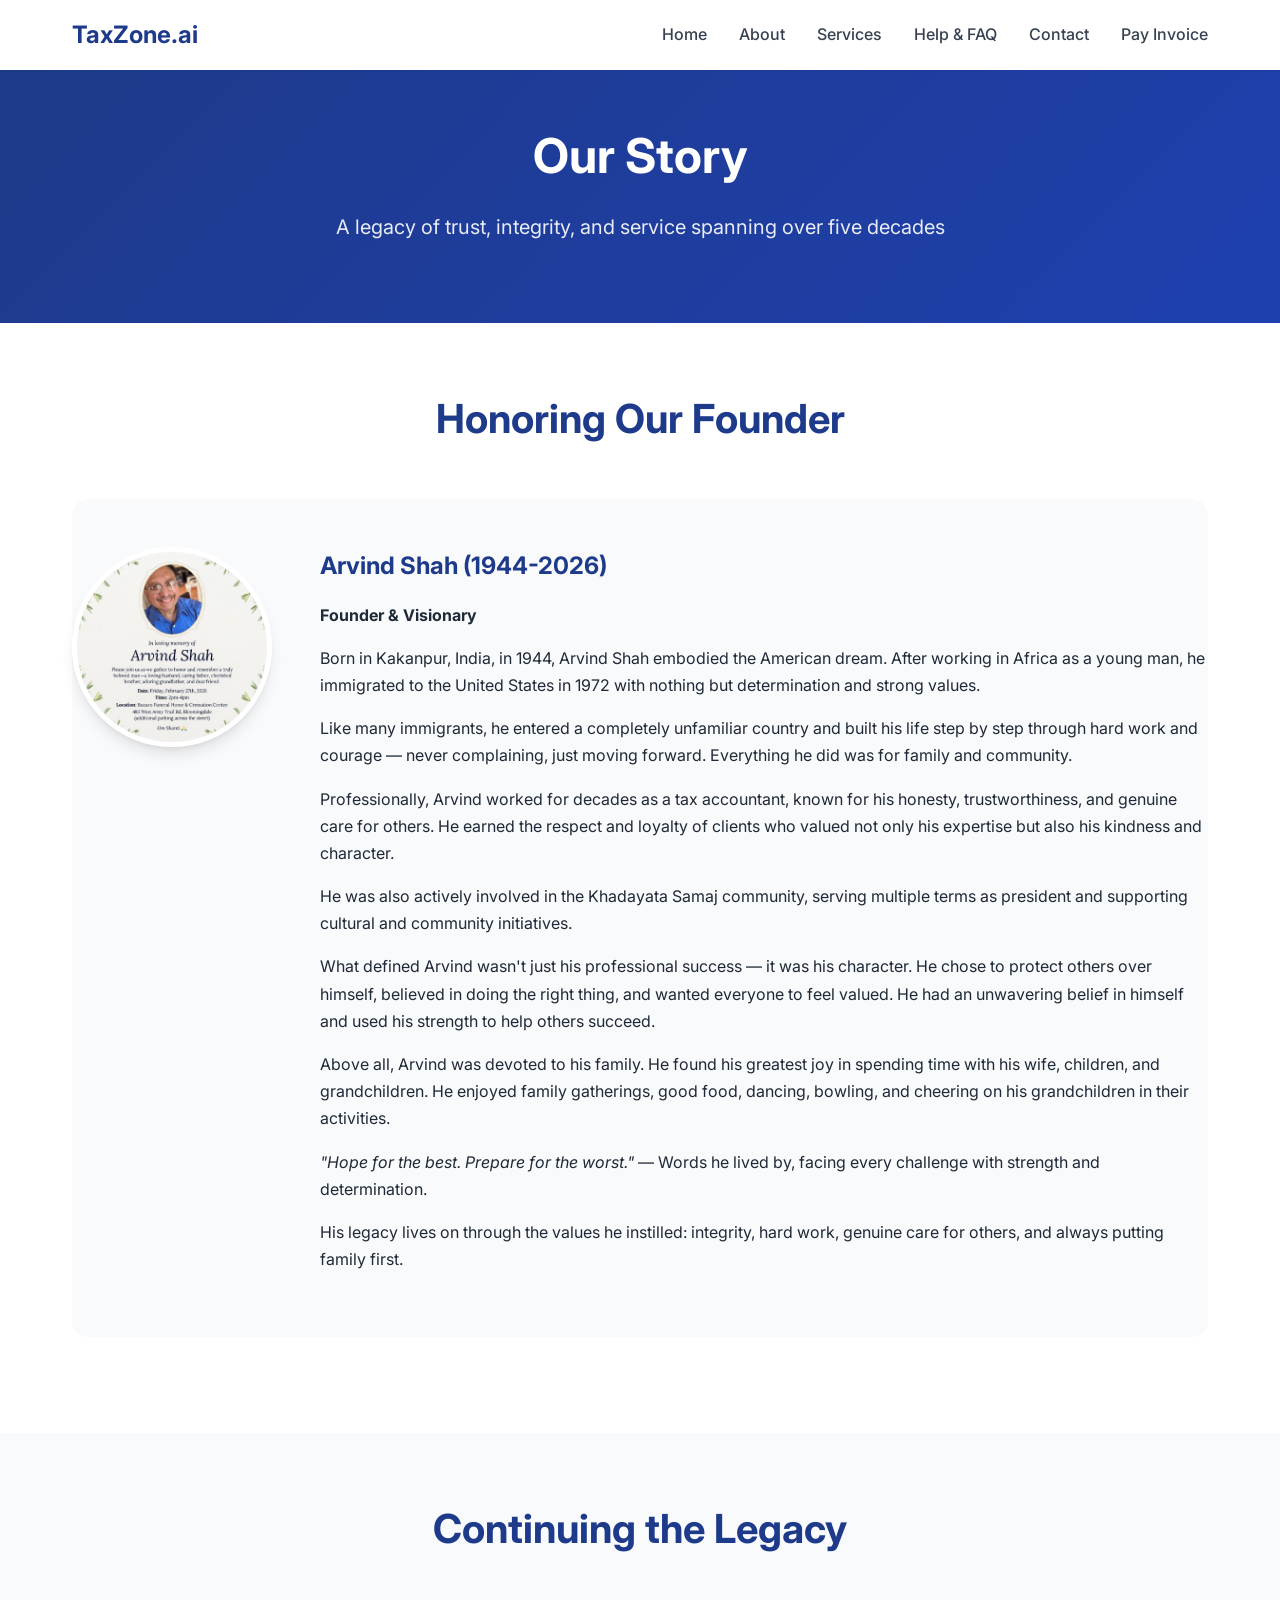
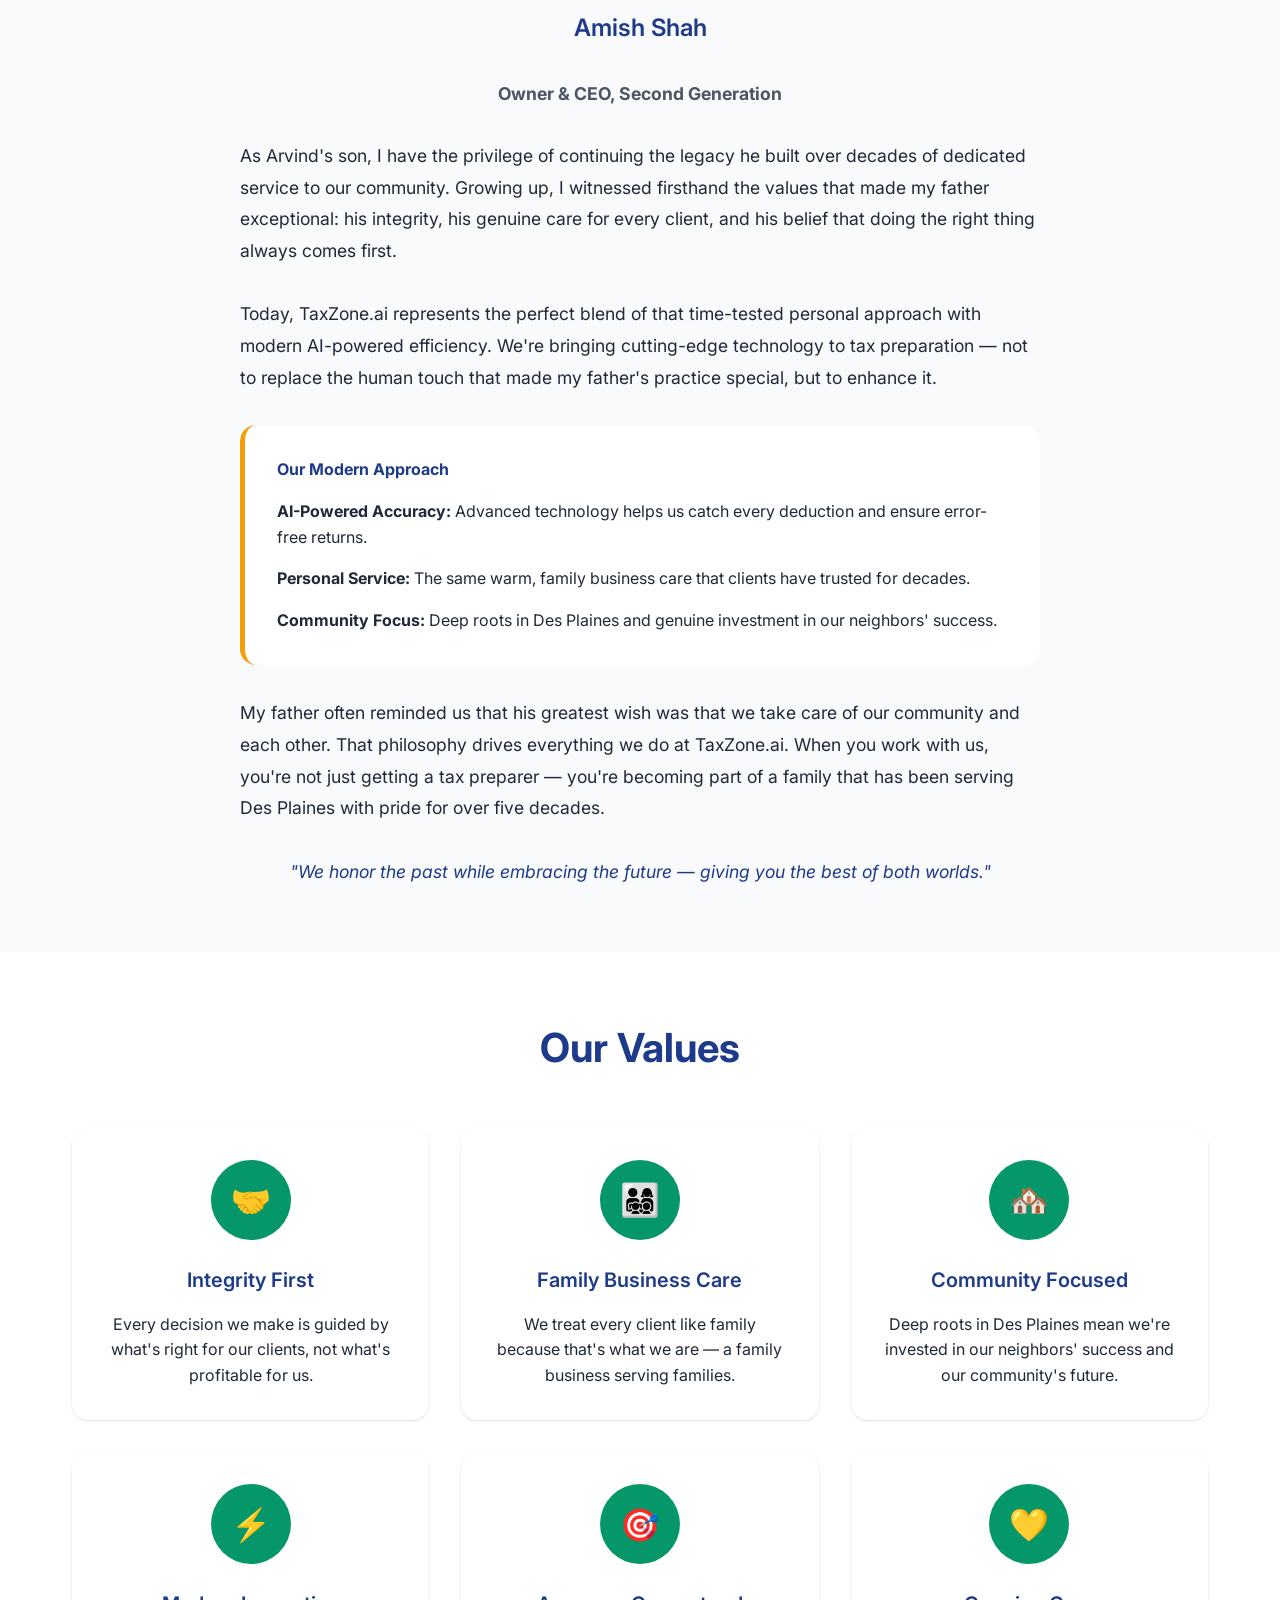
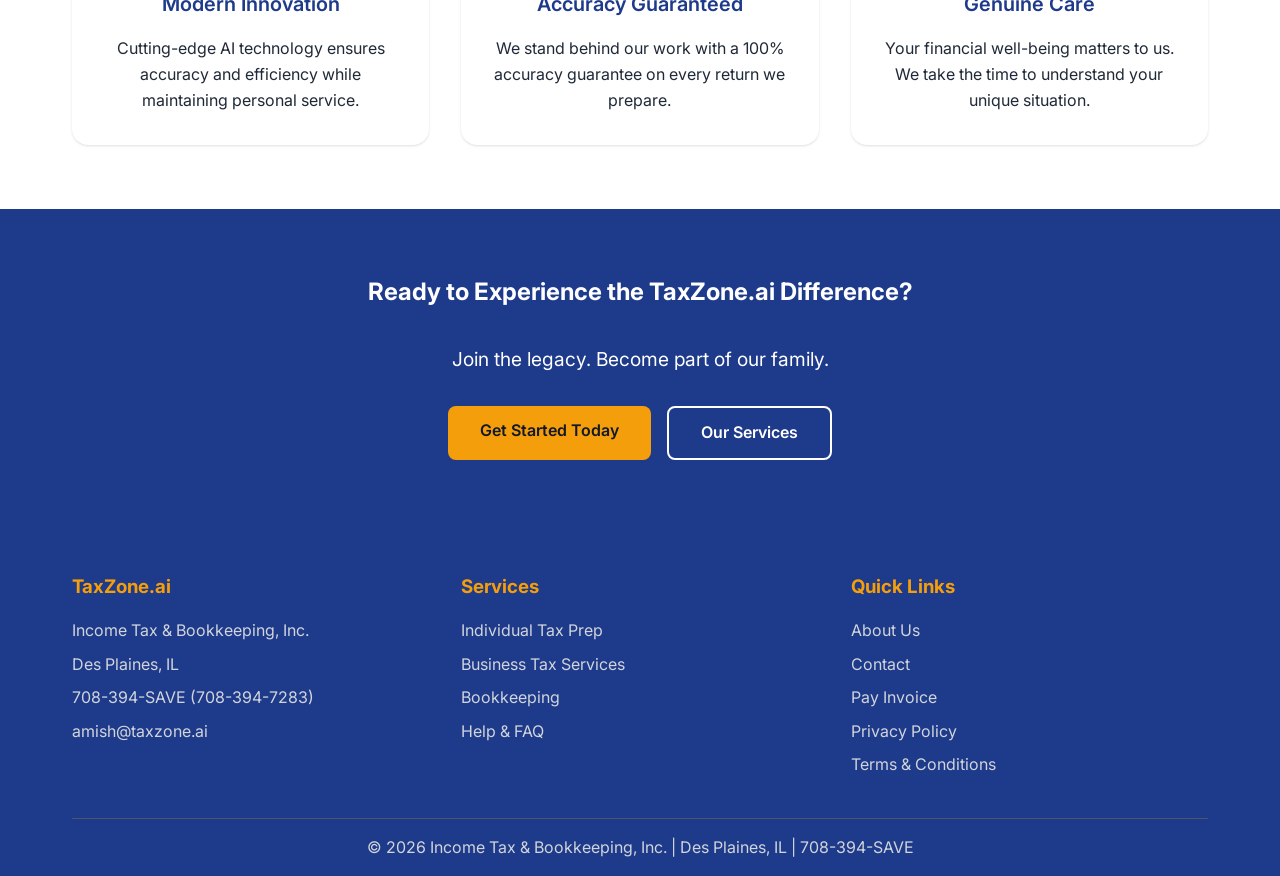
==== about.html @ b4dc51b7 "Initial taxzone.ai website" ====
<!DOCTYPE html>
<html lang="en">
<head>
    <meta charset="UTF-8">
    <meta name="viewport" content="width=device-width, initial-scale=1.0">
    <title>About Us - TaxZone.ai | Des Plaines Tax Preparation Legacy</title>
    <meta name="description" content="Learn about the legacy of TaxZone.ai, founded by Arvind Shah and continued by Amish Shah. Decades of trusted tax preparation in Des Plaines, IL.">
    <link rel="stylesheet" href="css/style.css">
</head>
<body>
    <header>
        <nav>
            <a href="index.html" class="logo">TaxZone.ai</a>
            <ul class="nav-links">
                <li><a href="index.html">Home</a></li>
                <li><a href="about.html">About</a></li>
                <li><a href="services.html">Services</a></li>
                <li><a href="help.html">Help & FAQ</a></li>
                <li><a href="contact.html">Contact</a></li>
                <li><a href="pay.html">Pay Invoice</a></li>
            </ul>
            <div class="nav-toggle" onclick="toggleNav()">
                <span></span>
                <span></span>
                <span></span>
            </div>
        </nav>
    </header>

    <main>
        <section class="hero" style="padding: 3rem 0;">
            <div class="container">
                <h1>Our Story</h1>
                <p>A legacy of trust, integrity, and service spanning over five decades</p>
            </div>
        </section>

        <section class="section">
            <div class="container">
                <h2 class="section-title">Honoring Our Founder</h2>
                <div class="memorial">
                    <div class="memorial-content">
                        <img src="assets/arvind-shah.jpg" alt="Arvind Shah" class="memorial-photo">
                        <div class="memorial-text">
                            <h3>Arvind Shah (1944-2026)</h3>
                            <p><strong>Founder & Visionary</strong></p>
                            <p>Born in Kakanpur, India, in 1944, Arvind Shah embodied the American dream. After working in Africa as a young man, he immigrated to the United States in 1972 with nothing but determination and strong values.</p>
                            <p>Like many immigrants, he entered a completely unfamiliar country and built his life step by step through hard work and courage — never complaining, just moving forward. Everything he did was for family and community.</p>
                            <p>Professionally, Arvind worked for decades as a tax accountant, known for his honesty, trustworthiness, and genuine care for others. He earned the respect and loyalty of clients who valued not only his expertise but also his kindness and character.</p>
                            <p>He was also actively involved in the Khadayata Samaj community, serving multiple terms as president and supporting cultural and community initiatives.</p>
                            <p>What defined Arvind wasn't just his professional success — it was his character. He chose to protect others over himself, believed in doing the right thing, and wanted everyone to feel valued. He had an unwavering belief in himself and used his strength to help others succeed.</p>
                            <p>Above all, Arvind was devoted to his family. He found his greatest joy in spending time with his wife, children, and grandchildren. He enjoyed family gatherings, good food, dancing, bowling, and cheering on his grandchildren in their activities.</p>
                            <p><em>"Hope for the best. Prepare for the worst."</em> — Words he lived by, facing every challenge with strength and determination.</p>
                            <p>His legacy lives on through the values he instilled: integrity, hard work, genuine care for others, and always putting family first.</p>
                        </div>
                    </div>
                </div>
            </div>
        </section>

        <section class="section" style="background: var(--light-bg);">
            <div class="container">
                <h2 class="section-title">Continuing the Legacy</h2>
                <div style="max-width: 800px; margin: 0 auto;">
                    <div style="text-align: center; margin-bottom: 2rem;">
                        <h3 class="section-subtitle">Amish Shah</h3>
                        <p style="font-size: 1.1rem; color: var(--gray-600); margin-bottom: 2rem;"><strong>Owner & CEO, Second Generation</strong></p>
                    </div>
                    
                    <p style="font-size: 1.1rem; line-height: 1.8; margin-bottom: 2rem;">As Arvind's son, I have the privilege of continuing the legacy he built over decades of dedicated service to our community. Growing up, I witnessed firsthand the values that made my father exceptional: his integrity, his genuine care for every client, and his belief that doing the right thing always comes first.</p>
                    
                    <p style="font-size: 1.1rem; line-height: 1.8; margin-bottom: 2rem;">Today, TaxZone.ai represents the perfect blend of that time-tested personal approach with modern AI-powered efficiency. We're bringing cutting-edge technology to tax preparation — not to replace the human touch that made my father's practice special, but to enhance it.</p>
                    
                    <div style="background: white; padding: 2rem; border-radius: 1rem; margin: 2rem 0; border-left: 5px solid var(--accent-gold);">
                        <h4 style="color: var(--primary-navy); margin-bottom: 1rem;">Our Modern Approach</h4>
                        <p style="margin-bottom: 1rem;"><strong>AI-Powered Accuracy:</strong> Advanced technology helps us catch every deduction and ensure error-free returns.</p>
                        <p style="margin-bottom: 1rem;"><strong>Personal Service:</strong> The same warm, family business care that clients have trusted for decades.</p>
                        <p><strong>Community Focus:</strong> Deep roots in Des Plaines and genuine investment in our neighbors' success.</p>
                    </div>
                    
                    <p style="font-size: 1.1rem; line-height: 1.8; margin-bottom: 2rem;">My father often reminded us that his greatest wish was that we take care of our community and each other. That philosophy drives everything we do at TaxZone.ai. When you work with us, you're not just getting a tax preparer — you're becoming part of a family that has been serving Des Plaines with pride for over five decades.</p>
                    
                    <p style="font-size: 1.1rem; line-height: 1.8; text-align: center; font-style: italic; color: var(--primary-navy);">"We honor the past while embracing the future — giving you the best of both worlds."</p>
                </div>
            </div>
        </section>

        <section class="section">
            <div class="container">
                <h2 class="section-title">Our Values</h2>
                <div class="services-grid">
                    <div class="service-card">
                        <div class="service-icon">🤝</div>
                        <h3>Integrity First</h3>
                        <p>Every decision we make is guided by what's right for our clients, not what's profitable for us.</p>
                    </div>
                    <div class="service-card">
                        <div class="service-icon">👨‍👩‍👧‍👦</div>
                        <h3>Family Business Care</h3>
                        <p>We treat every client like family because that's what we are — a family business serving families.</p>
                    </div>
                    <div class="service-card">
                        <div class="service-icon">🏘️</div>
                        <h3>Community Focused</h3>
                        <p>Deep roots in Des Plaines mean we're invested in our neighbors' success and our community's future.</p>
                    </div>
                    <div class="service-card">
                        <div class="service-icon">⚡</div>
                        <h3>Modern Innovation</h3>
                        <p>Cutting-edge AI technology ensures accuracy and efficiency while maintaining personal service.</p>
                    </div>
                    <div class="service-card">
                        <div class="service-icon">🎯</div>
                        <h3>Accuracy Guaranteed</h3>
                        <p>We stand behind our work with a 100% accuracy guarantee on every return we prepare.</p>
                    </div>
                    <div class="service-card">
                        <div class="service-icon">💛</div>
                        <h3>Genuine Care</h3>
                        <p>Your financial well-being matters to us. We take the time to understand your unique situation.</p>
                    </div>
                </div>
            </div>
        </section>

        <section class="section" style="background: var(--primary-navy); color: white;">
            <div class="container text-center">
                <h2 style="color: white; margin-bottom: 2rem;">Ready to Experience the TaxZone.ai Difference?</h2>
                <p style="font-size: 1.2rem; margin-bottom: 2rem;">Join the legacy. Become part of our family.</p>
                <div class="cta-buttons">
                    <a href="contact.html" class="btn btn-primary">Get Started Today</a>
                    <a href="services.html" class="btn btn-secondary">Our Services</a>
                </div>
            </div>
        </section>
    </main>

    <footer>
        <div class="container">
            <div class="footer-content">
                <div class="footer-section">
                    <h3>TaxZone.ai</h3>
                    <p>Income Tax & Bookkeeping, Inc.</p>
                    <p>Des Plaines, IL</p>
                    <p>708-394-SAVE (708-394-7283)</p>
                    <a href="mailto:amish@taxzone.ai">amish@taxzone.ai</a>
                </div>
                <div class="footer-section">
                    <h3>Services</h3>
                    <a href="services.html">Individual Tax Prep</a>
                    <a href="services.html">Business Tax Services</a>
                    <a href="services.html">Bookkeeping</a>
                    <a href="help.html">Help & FAQ</a>
                </div>
                <div class="footer-section">
                    <h3>Quick Links</h3>
                    <a href="about.html">About Us</a>
                    <a href="contact.html">Contact</a>
                    <a href="pay.html">Pay Invoice</a>
                    <a href="privacy.html">Privacy Policy</a>
                    <a href="terms.html">Terms & Conditions</a>
                </div>
            </div>
            <div class="footer-bottom">
                <p>© 2026 Income Tax & Bookkeeping, Inc. | Des Plaines, IL | 708-394-SAVE</p>
            </div>
        </div>
    </footer>

    <script>
        function toggleNav() {
            const navLinks = document.querySelector('.nav-links');
            navLinks.classList.toggle('active');
        }

        // Close mobile menu when clicking on a link
        document.querySelectorAll('.nav-links a').forEach(link => {
            link.addEventListener('click', () => {
                document.querySelector('.nav-links').classList.remove('active');
            });
        });
    </script>
</body>
</html>
---- css/style.css ----
@import url('https://fonts.googleapis.com/css2?family=Inter:wght@300;400;500;600;700&display=swap');

:root {
  --primary-navy: #1e3a8a;
  --primary-dark: #1e40af;
  --accent-gold: #f59e0b;
  --accent-green: #059669;
  --light-bg: #f8fafc;
  --white: #ffffff;
  --gray-50: #f9fafb;
  --gray-100: #f3f4f6;
  --gray-200: #e5e7eb;
  --gray-300: #d1d5db;
  --gray-600: #4b5563;
  --gray-700: #374151;
  --gray-800: #1f2937;
  --gray-900: #111827;
  --shadow-sm: 0 1px 2px 0 rgb(0 0 0 / 0.05);
  --shadow: 0 1px 3px 0 rgb(0 0 0 / 0.1), 0 1px 2px -1px rgb(0 0 0 / 0.1);
  --shadow-lg: 0 10px 15px -3px rgb(0 0 0 / 0.1), 0 4px 6px -4px rgb(0 0 0 / 0.1);
}

* {
  margin: 0;
  padding: 0;
  box-sizing: border-box;
}

body {
  font-family: 'Inter', -apple-system, BlinkMacSystemFont, 'Segoe UI', Roboto, sans-serif;
  line-height: 1.6;
  color: var(--gray-800);
  background-color: var(--white);
}

/* Header & Navigation */
header {
  background: var(--white);
  box-shadow: var(--shadow-sm);
  position: sticky;
  top: 0;
  z-index: 100;
}

nav {
  max-width: 1200px;
  margin: 0 auto;
  padding: 1rem 2rem;
  display: flex;
  justify-content: space-between;
  align-items: center;
}

.logo {
  font-size: 1.5rem;
  font-weight: 700;
  color: var(--primary-navy);
  text-decoration: none;
}

.nav-links {
  display: flex;
  list-style: none;
  gap: 2rem;
}

.nav-links a {
  color: var(--gray-700);
  text-decoration: none;
  font-weight: 500;
  transition: color 0.3s ease;
}

.nav-links a:hover {
  color: var(--primary-navy);
}

.nav-toggle {
  display: none;
  flex-direction: column;
  cursor: pointer;
}

.nav-toggle span {
  width: 25px;
  height: 3px;
  background: var(--gray-700);
  margin: 3px 0;
  transition: 0.3s;
}

/* Main Content */
main {
  min-height: calc(100vh - 140px);
}

.container {
  max-width: 1200px;
  margin: 0 auto;
  padding: 0 2rem;
}

/* Hero Section */
.hero {
  background: linear-gradient(135deg, var(--primary-navy) 0%, var(--primary-dark) 100%);
  color: var(--white);
  padding: 4rem 0;
  text-align: center;
}

.hero h1 {
  font-size: 3rem;
  font-weight: 700;
  margin-bottom: 1rem;
}

.hero p {
  font-size: 1.25rem;
  margin-bottom: 2rem;
  opacity: 0.9;
}

.cta-buttons {
  display: flex;
  gap: 1rem;
  justify-content: center;
  flex-wrap: wrap;
}

.btn {
  display: inline-block;
  padding: 0.75rem 2rem;
  border-radius: 0.5rem;
  text-decoration: none;
  font-weight: 600;
  text-align: center;
  transition: all 0.3s ease;
  cursor: pointer;
  border: none;
}

.btn-primary {
  background: var(--accent-gold);
  color: var(--gray-900);
}

.btn-primary:hover {
  background: #d97706;
  transform: translateY(-2px);
}

.btn-secondary {
  background: transparent;
  color: var(--white);
  border: 2px solid var(--white);
}

.btn-secondary:hover {
  background: var(--white);
  color: var(--primary-navy);
}

/* Sections */
.section {
  padding: 4rem 0;
}

.section-title {
  font-size: 2.5rem;
  font-weight: 700;
  text-align: center;
  margin-bottom: 3rem;
  color: var(--primary-navy);
}

.section-subtitle {
  font-size: 1.5rem;
  font-weight: 600;
  margin-bottom: 2rem;
  color: var(--primary-navy);
}

/* Services Grid */
.services-grid {
  display: grid;
  grid-template-columns: repeat(auto-fit, minmax(300px, 1fr));
  gap: 2rem;
  margin-top: 2rem;
}

.service-card {
  background: var(--white);
  padding: 2rem;
  border-radius: 1rem;
  box-shadow: var(--shadow);
  text-align: center;
  transition: transform 0.3s ease;
}

.service-card:hover {
  transform: translateY(-5px);
}

.service-icon {
  width: 80px;
  height: 80px;
  background: var(--accent-green);
  border-radius: 50%;
  display: flex;
  align-items: center;
  justify-content: center;
  margin: 0 auto 1.5rem;
  font-size: 2rem;
  color: var(--white);
}

.service-card h3 {
  font-size: 1.25rem;
  font-weight: 600;
  margin-bottom: 1rem;
  color: var(--primary-navy);
}

/* Memorial Section */
.memorial {
  background: var(--gray-50);
  padding: 3rem 0;
  margin: 2rem 0;
  border-radius: 1rem;
}

.memorial-content {
  display: grid;
  grid-template-columns: 200px 1fr;
  gap: 3rem;
  align-items: start;
}

.memorial-photo {
  width: 200px;
  height: 200px;
  border-radius: 50%;
  object-fit: cover;
  border: 5px solid var(--white);
  box-shadow: var(--shadow-lg);
}

.memorial-text h3 {
  color: var(--primary-navy);
  font-size: 1.5rem;
  margin-bottom: 1rem;
}

.memorial-text p {
  margin-bottom: 1rem;
  line-height: 1.7;
}

/* Contact Form */
.contact-form {
  max-width: 600px;
  margin: 2rem auto;
  background: var(--white);
  padding: 2rem;
  border-radius: 1rem;
  box-shadow: var(--shadow);
}

.form-group {
  margin-bottom: 1.5rem;
}

.form-group label {
  display: block;
  margin-bottom: 0.5rem;
  font-weight: 500;
  color: var(--gray-700);
}

.form-group input,
.form-group textarea {
  width: 100%;
  padding: 0.75rem;
  border: 2px solid var(--gray-200);
  border-radius: 0.5rem;
  font-size: 1rem;
  transition: border-color 0.3s ease;
}

.form-group input:focus,
.form-group textarea:focus {
  outline: none;
  border-color: var(--primary-navy);
}

textarea {
  resize: vertical;
  min-height: 120px;
}

/* FAQ */
.faq-item {
  background: var(--white);
  margin-bottom: 1rem;
  border-radius: 0.5rem;
  box-shadow: var(--shadow-sm);
  overflow: hidden;
}

.faq-question {
  padding: 1.5rem;
  background: var(--gray-50);
  cursor: pointer;
  display: flex;
  justify-content: space-between;
  align-items: center;
  font-weight: 600;
  color: var(--primary-navy);
}

.faq-answer {
  padding: 1.5rem;
  border-top: 1px solid var(--gray-200);
  display: none;
}

.faq-item.active .faq-answer {
  display: block;
}

/* Trust Signals */
.trust-signals {
  display: grid;
  grid-template-columns: repeat(auto-fit, minmax(250px, 1fr));
  gap: 2rem;
  margin: 3rem 0;
}

.trust-item {
  text-align: center;
  padding: 1.5rem;
}

.trust-item h4 {
  font-size: 2rem;
  font-weight: 700;
  color: var(--accent-green);
  margin-bottom: 0.5rem;
}

.trust-item p {
  color: var(--gray-600);
}

/* Footer */
footer {
  background: var(--primary-navy);
  color: var(--white);
  padding: 3rem 0 1rem;
  margin-top: auto;
}

.footer-content {
  display: grid;
  grid-template-columns: repeat(auto-fit, minmax(250px, 1fr));
  gap: 2rem;
  margin-bottom: 2rem;
}

.footer-section h3 {
  margin-bottom: 1rem;
  color: var(--accent-gold);
}

.footer-section p,
.footer-section a {
  color: var(--gray-300);
  text-decoration: none;
  margin-bottom: 0.5rem;
  display: block;
}

.footer-section a:hover {
  color: var(--white);
}

.footer-bottom {
  border-top: 1px solid var(--gray-600);
  padding-top: 1rem;
  text-align: center;
  color: var(--gray-300);
}

/* Responsive Design */
@media (max-width: 768px) {
  .nav-links {
    position: fixed;
    top: 70px;
    left: -100%;
    width: 100%;
    height: calc(100vh - 70px);
    background: var(--white);
    flex-direction: column;
    justify-content: start;
    align-items: center;
    padding-top: 2rem;
    transition: left 0.3s ease;
  }

  .nav-links.active {
    left: 0;
  }

  .nav-toggle {
    display: flex;
  }

  .hero h1 {
    font-size: 2rem;
  }

  .hero p {
    font-size: 1rem;
  }

  .cta-buttons {
    flex-direction: column;
    align-items: center;
  }

  .section-title {
    font-size: 2rem;
  }

  .memorial-content {
    grid-template-columns: 1fr;
    text-align: center;
  }

  .memorial-photo {
    margin: 0 auto;
  }

  .services-grid {
    grid-template-columns: 1fr;
  }

  .trust-signals {
    grid-template-columns: 1fr;
  }

  .footer-content {
    grid-template-columns: 1fr;
    text-align: center;
  }
}

@media (max-width: 480px) {
  .container {
    padding: 0 1rem;
  }

  nav {
    padding: 1rem;
  }

  .hero {
    padding: 2rem 0;
  }

  .section {
    padding: 2rem 0;
  }
}

/* Utility Classes */
.text-center {
  text-align: center;
}

.text-gold {
  color: var(--accent-gold);
}

.text-green {
  color: var(--accent-green);
}

.mb-2 {
  margin-bottom: 1rem;
}

.mb-4 {
  margin-bottom: 2rem;
}

.mt-4 {
  margin-top: 2rem;
}
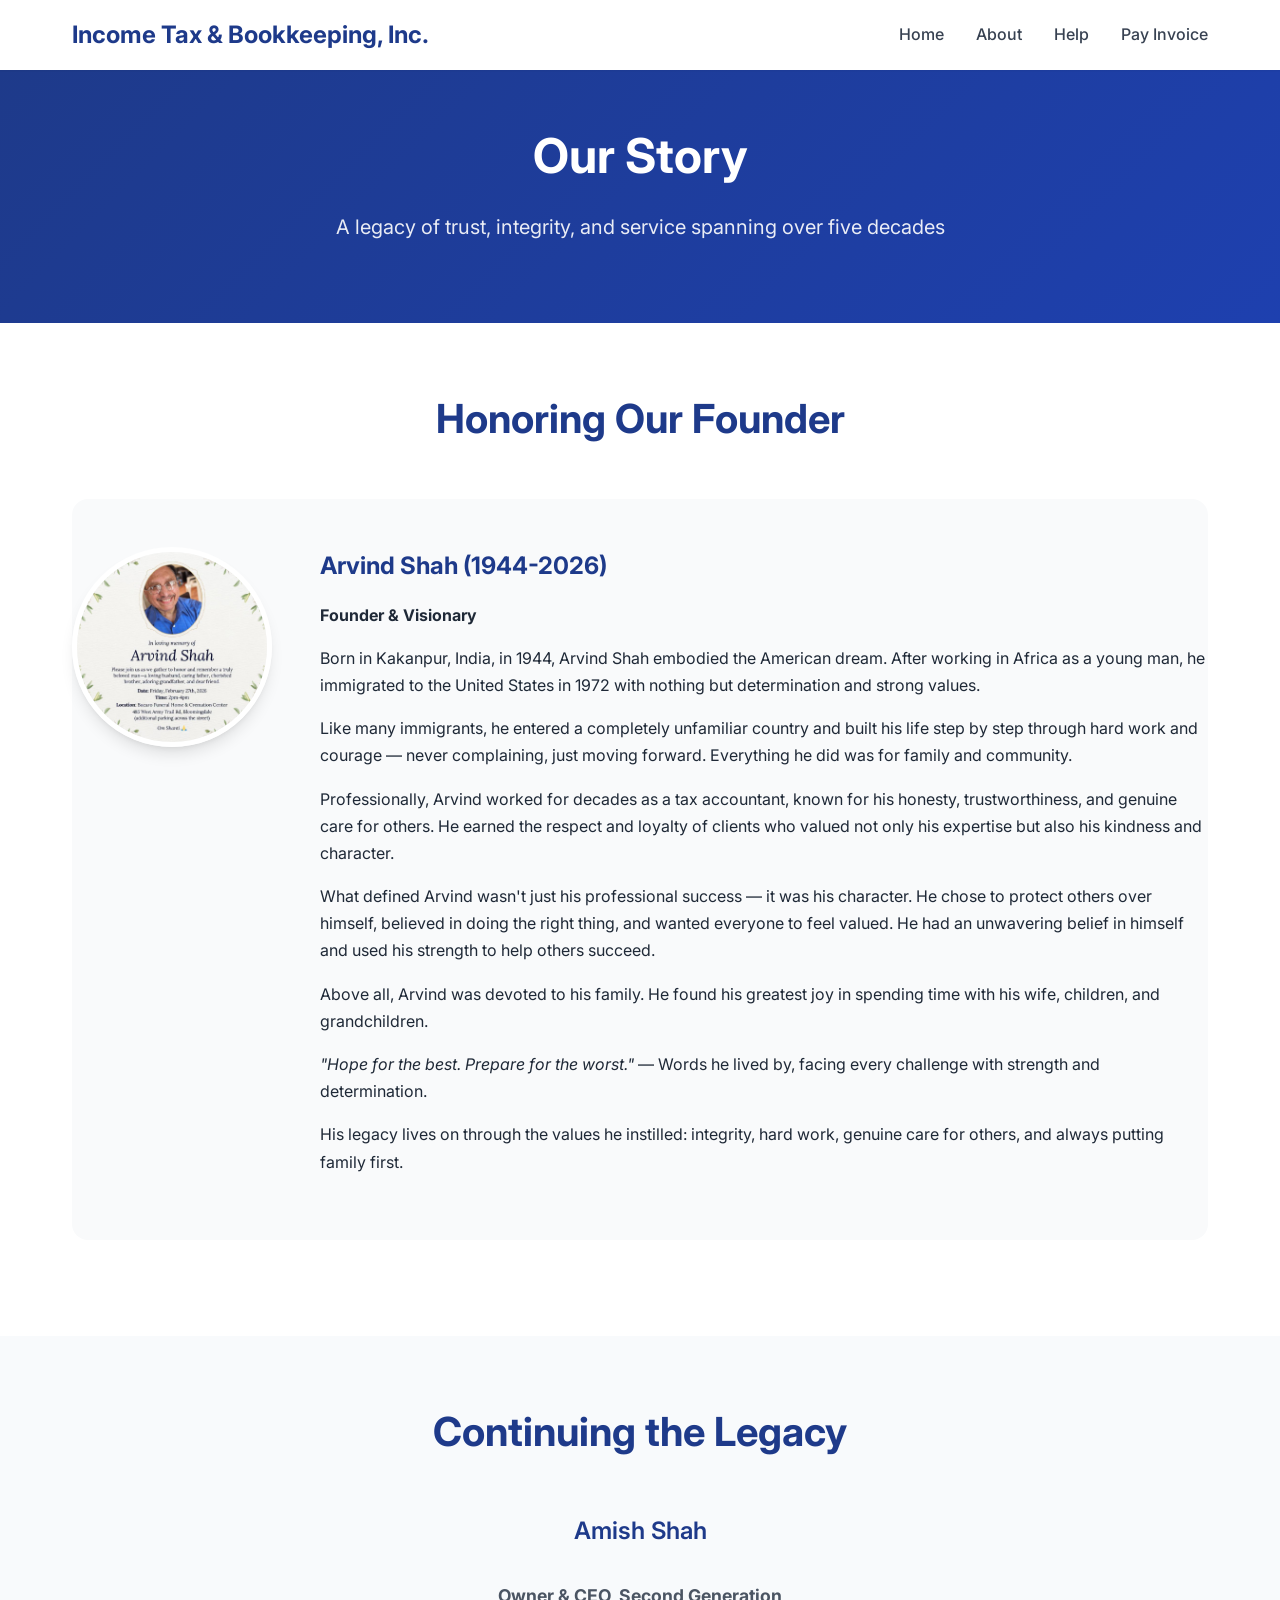
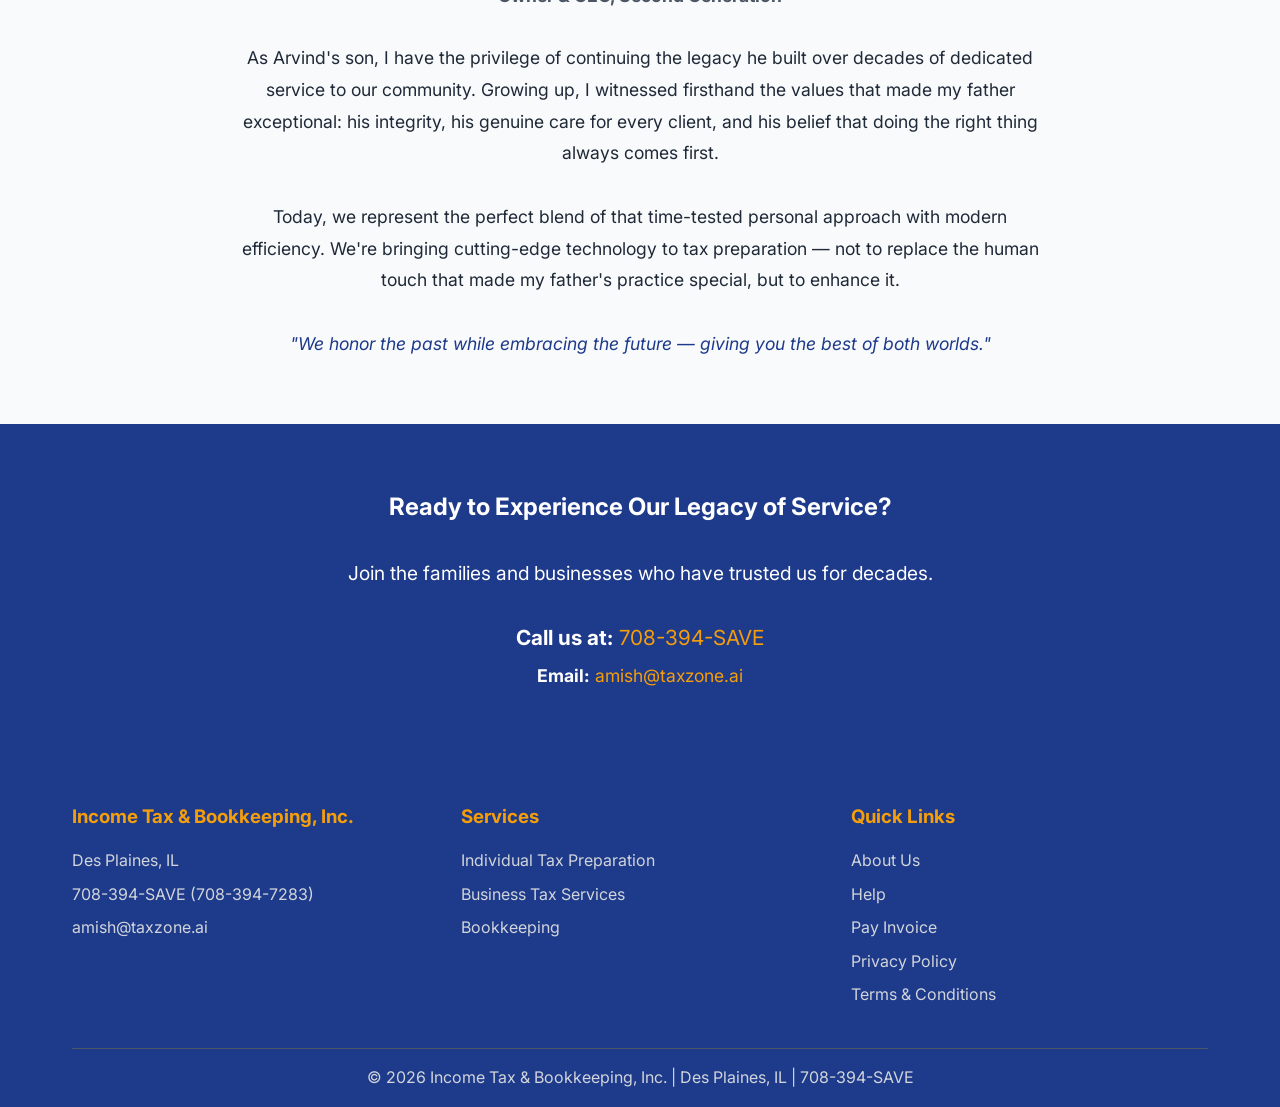
==== commit 8fa9f7ec: "Simplify website: 4 pages with clean design, client lookup form, and condensed content - Simplified " ====
--- a/about.html
+++ b/about.html
@@ -3,20 +3,18 @@
 <head>
     <meta charset="UTF-8">
     <meta name="viewport" content="width=device-width, initial-scale=1.0">
-    <title>About Us - TaxZone.ai | Des Plaines Tax Preparation Legacy</title>
-    <meta name="description" content="Learn about the legacy of TaxZone.ai, founded by Arvind Shah and continued by Amish Shah. Decades of trusted tax preparation in Des Plaines, IL.">
+    <title>About Us - Income Tax & Bookkeeping, Inc. | Des Plaines Legacy</title>
+    <meta name="description" content="Learn about our family legacy, founded by Arvind Shah and continued by Amish Shah. Decades of trusted tax preparation in Des Plaines, IL.">
     <link rel="stylesheet" href="css/style.css">
 </head>
 <body>
     <header>
         <nav>
-            <a href="index.html" class="logo">TaxZone.ai</a>
+            <a href="index.html" class="logo">Income Tax & Bookkeeping, Inc.</a>
             <ul class="nav-links">
                 <li><a href="index.html">Home</a></li>
                 <li><a href="about.html">About</a></li>
-                <li><a href="services.html">Services</a></li>
-                <li><a href="help.html">Help & FAQ</a></li>
-                <li><a href="contact.html">Contact</a></li>
+                <li><a href="help.html">Help</a></li>
                 <li><a href="pay.html">Pay Invoice</a></li>
             </ul>
             <div class="nav-toggle" onclick="toggleNav()">
@@ -47,9 +45,8 @@
                             <p>Born in Kakanpur, India, in 1944, Arvind Shah embodied the American dream. After working in Africa as a young man, he immigrated to the United States in 1972 with nothing but determination and strong values.</p>
                             <p>Like many immigrants, he entered a completely unfamiliar country and built his life step by step through hard work and courage — never complaining, just moving forward. Everything he did was for family and community.</p>
                             <p>Professionally, Arvind worked for decades as a tax accountant, known for his honesty, trustworthiness, and genuine care for others. He earned the respect and loyalty of clients who valued not only his expertise but also his kindness and character.</p>
-                            <p>He was also actively involved in the Khadayata Samaj community, serving multiple terms as president and supporting cultural and community initiatives.</p>
                             <p>What defined Arvind wasn't just his professional success — it was his character. He chose to protect others over himself, believed in doing the right thing, and wanted everyone to feel valued. He had an unwavering belief in himself and used his strength to help others succeed.</p>
-                            <p>Above all, Arvind was devoted to his family. He found his greatest joy in spending time with his wife, children, and grandchildren. He enjoyed family gatherings, good food, dancing, bowling, and cheering on his grandchildren in their activities.</p>
+                            <p>Above all, Arvind was devoted to his family. He found his greatest joy in spending time with his wife, children, and grandchildren.</p>
                             <p><em>"Hope for the best. Prepare for the worst."</em> — Words he lived by, facing every challenge with strength and determination.</p>
                             <p>His legacy lives on through the values he instilled: integrity, hard work, genuine care for others, and always putting family first.</p>
                         </div>
@@ -61,75 +58,26 @@
         <section class="section" style="background: var(--light-bg);">
             <div class="container">
                 <h2 class="section-title">Continuing the Legacy</h2>
-                <div style="max-width: 800px; margin: 0 auto;">
-                    <div style="text-align: center; margin-bottom: 2rem;">
-                        <h3 class="section-subtitle">Amish Shah</h3>
-                        <p style="font-size: 1.1rem; color: var(--gray-600); margin-bottom: 2rem;"><strong>Owner & CEO, Second Generation</strong></p>
-                    </div>
+                <div style="max-width: 800px; margin: 0 auto; text-align: center;">
+                    <h3 class="section-subtitle">Amish Shah</h3>
+                    <p style="font-size: 1.1rem; color: var(--gray-600); margin-bottom: 2rem;"><strong>Owner & CEO, Second Generation</strong></p>
                     
                     <p style="font-size: 1.1rem; line-height: 1.8; margin-bottom: 2rem;">As Arvind's son, I have the privilege of continuing the legacy he built over decades of dedicated service to our community. Growing up, I witnessed firsthand the values that made my father exceptional: his integrity, his genuine care for every client, and his belief that doing the right thing always comes first.</p>
                     
-                    <p style="font-size: 1.1rem; line-height: 1.8; margin-bottom: 2rem;">Today, TaxZone.ai represents the perfect blend of that time-tested personal approach with modern AI-powered efficiency. We're bringing cutting-edge technology to tax preparation — not to replace the human touch that made my father's practice special, but to enhance it.</p>
-                    
-                    <div style="background: white; padding: 2rem; border-radius: 1rem; margin: 2rem 0; border-left: 5px solid var(--accent-gold);">
-                        <h4 style="color: var(--primary-navy); margin-bottom: 1rem;">Our Modern Approach</h4>
-                        <p style="margin-bottom: 1rem;"><strong>AI-Powered Accuracy:</strong> Advanced technology helps us catch every deduction and ensure error-free returns.</p>
-                        <p style="margin-bottom: 1rem;"><strong>Personal Service:</strong> The same warm, family business care that clients have trusted for decades.</p>
-                        <p><strong>Community Focus:</strong> Deep roots in Des Plaines and genuine investment in our neighbors' success.</p>
-                    </div>
-                    
-                    <p style="font-size: 1.1rem; line-height: 1.8; margin-bottom: 2rem;">My father often reminded us that his greatest wish was that we take care of our community and each other. That philosophy drives everything we do at TaxZone.ai. When you work with us, you're not just getting a tax preparer — you're becoming part of a family that has been serving Des Plaines with pride for over five decades.</p>
+                    <p style="font-size: 1.1rem; line-height: 1.8; margin-bottom: 2rem;">Today, we represent the perfect blend of that time-tested personal approach with modern efficiency. We're bringing cutting-edge technology to tax preparation — not to replace the human touch that made my father's practice special, but to enhance it.</p>
                     
                     <p style="font-size: 1.1rem; line-height: 1.8; text-align: center; font-style: italic; color: var(--primary-navy);">"We honor the past while embracing the future — giving you the best of both worlds."</p>
                 </div>
             </div>
         </section>
 
-        <section class="section">
-            <div class="container">
-                <h2 class="section-title">Our Values</h2>
-                <div class="services-grid">
-                    <div class="service-card">
-                        <div class="service-icon">🤝</div>
-                        <h3>Integrity First</h3>
-                        <p>Every decision we make is guided by what's right for our clients, not what's profitable for us.</p>
-                    </div>
-                    <div class="service-card">
-                        <div class="service-icon">👨‍👩‍👧‍👦</div>
-                        <h3>Family Business Care</h3>
-                        <p>We treat every client like family because that's what we are — a family business serving families.</p>
-                    </div>
-                    <div class="service-card">
-                        <div class="service-icon">🏘️</div>
-                        <h3>Community Focused</h3>
-                        <p>Deep roots in Des Plaines mean we're invested in our neighbors' success and our community's future.</p>
-                    </div>
-                    <div class="service-card">
-                        <div class="service-icon">⚡</div>
-                        <h3>Modern Innovation</h3>
-                        <p>Cutting-edge AI technology ensures accuracy and efficiency while maintaining personal service.</p>
-                    </div>
-                    <div class="service-card">
-                        <div class="service-icon">🎯</div>
-                        <h3>Accuracy Guaranteed</h3>
-                        <p>We stand behind our work with a 100% accuracy guarantee on every return we prepare.</p>
-                    </div>
-                    <div class="service-card">
-                        <div class="service-icon">💛</div>
-                        <h3>Genuine Care</h3>
-                        <p>Your financial well-being matters to us. We take the time to understand your unique situation.</p>
-                    </div>
-                </div>
-            </div>
-        </section>
-
         <section class="section" style="background: var(--primary-navy); color: white;">
             <div class="container text-center">
-                <h2 style="color: white; margin-bottom: 2rem;">Ready to Experience the TaxZone.ai Difference?</h2>
-                <p style="font-size: 1.2rem; margin-bottom: 2rem;">Join the legacy. Become part of our family.</p>
-                <div class="cta-buttons">
-                    <a href="contact.html" class="btn btn-primary">Get Started Today</a>
-                    <a href="services.html" class="btn btn-secondary">Our Services</a>
+                <h2 style="color: white; margin-bottom: 2rem;">Ready to Experience Our Legacy of Service?</h2>
+                <p style="font-size: 1.2rem; margin-bottom: 2rem;">Join the families and businesses who have trusted us for decades.</p>
+                <div>
+                    <p style="font-size: 1.3rem; margin-bottom: 0.5rem;"><strong>Call us at:</strong> <a href="tel:7083947283" style="color: var(--accent-gold); text-decoration: none;">708-394-SAVE</a></p>
+                    <p style="font-size: 1.1rem;"><strong>Email:</strong> <a href="mailto:amish@taxzone.ai" style="color: var(--accent-gold); text-decoration: none;">amish@taxzone.ai</a></p>
                 </div>
             </div>
         </section>
@@ -139,23 +87,21 @@
         <div class="container">
             <div class="footer-content">
                 <div class="footer-section">
-                    <h3>TaxZone.ai</h3>
-                    <p>Income Tax & Bookkeeping, Inc.</p>
+                    <h3>Income Tax & Bookkeeping, Inc.</h3>
                     <p>Des Plaines, IL</p>
                     <p>708-394-SAVE (708-394-7283)</p>
                     <a href="mailto:amish@taxzone.ai">amish@taxzone.ai</a>
                 </div>
                 <div class="footer-section">
                     <h3>Services</h3>
-                    <a href="services.html">Individual Tax Prep</a>
-                    <a href="services.html">Business Tax Services</a>
-                    <a href="services.html">Bookkeeping</a>
-                    <a href="help.html">Help & FAQ</a>
+                    <p>Individual Tax Preparation</p>
+                    <p>Business Tax Services</p>
+                    <p>Bookkeeping</p>
                 </div>
                 <div class="footer-section">
                     <h3>Quick Links</h3>
                     <a href="about.html">About Us</a>
-                    <a href="contact.html">Contact</a>
+                    <a href="help.html">Help</a>
                     <a href="pay.html">Pay Invoice</a>
                     <a href="privacy.html">Privacy Policy</a>
                     <a href="terms.html">Terms & Conditions</a>
